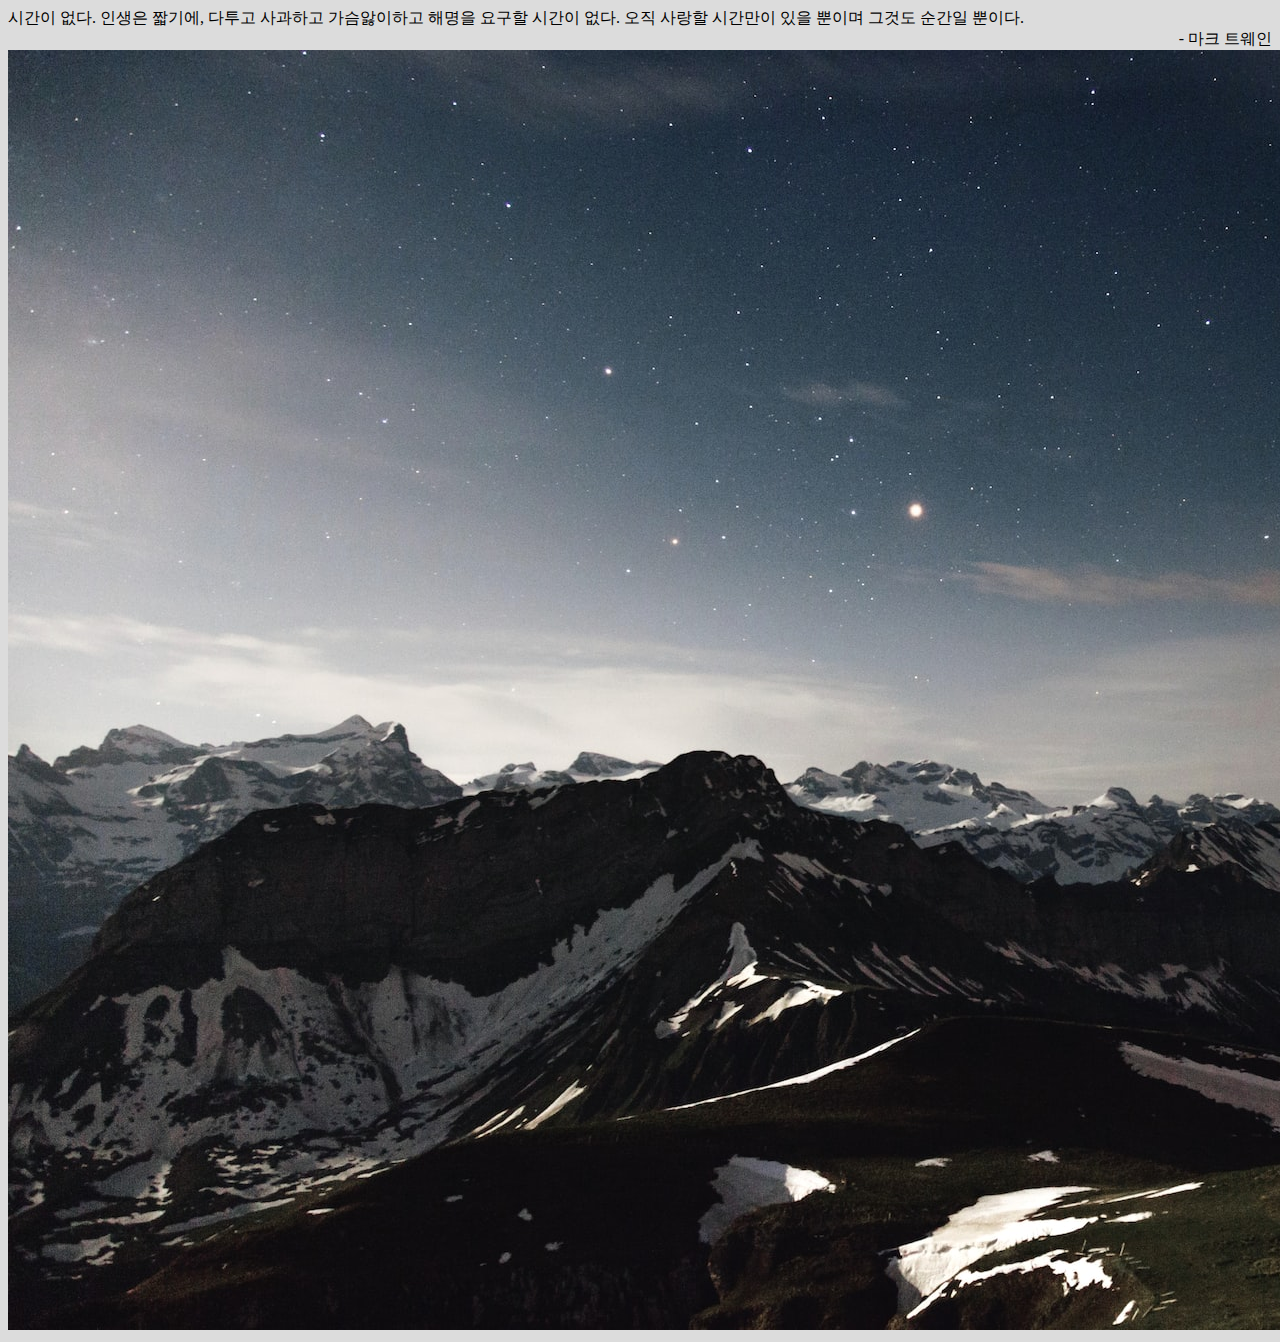
==== JavaScript/221106/index.html @ 4c250fe4 "add js-cc-random" ====
<!DOCTYPE html>
<html lang="ko">
  <head>
    <meta charset="UTF-8" />
    <meta http-equiv="X-UA-Compatible" content="IE=edge" />
    <meta name="viewport" content="width=device-width, initial-scale=1.0" />
    <title>Login Test</title>
    <link rel="stylesheet" href="css/style.css" />
  </head>
  <body>
    <div id="quote">
      <span></span>
      <span></span>
    </div>
    <script src="js/quotes.js"></script>
    <script src="js/bgimg.js"></script>
  </body>
</html>
---- JavaScript/221106/css/style.css ----
body {
  background-color: gainsboro;
}

#quote span:first-child {
  display: block;
}
#quote span:last-child {
  display: block;
  text-align: right;
}
#quote span:last-child::before {
  content: "- ";
}
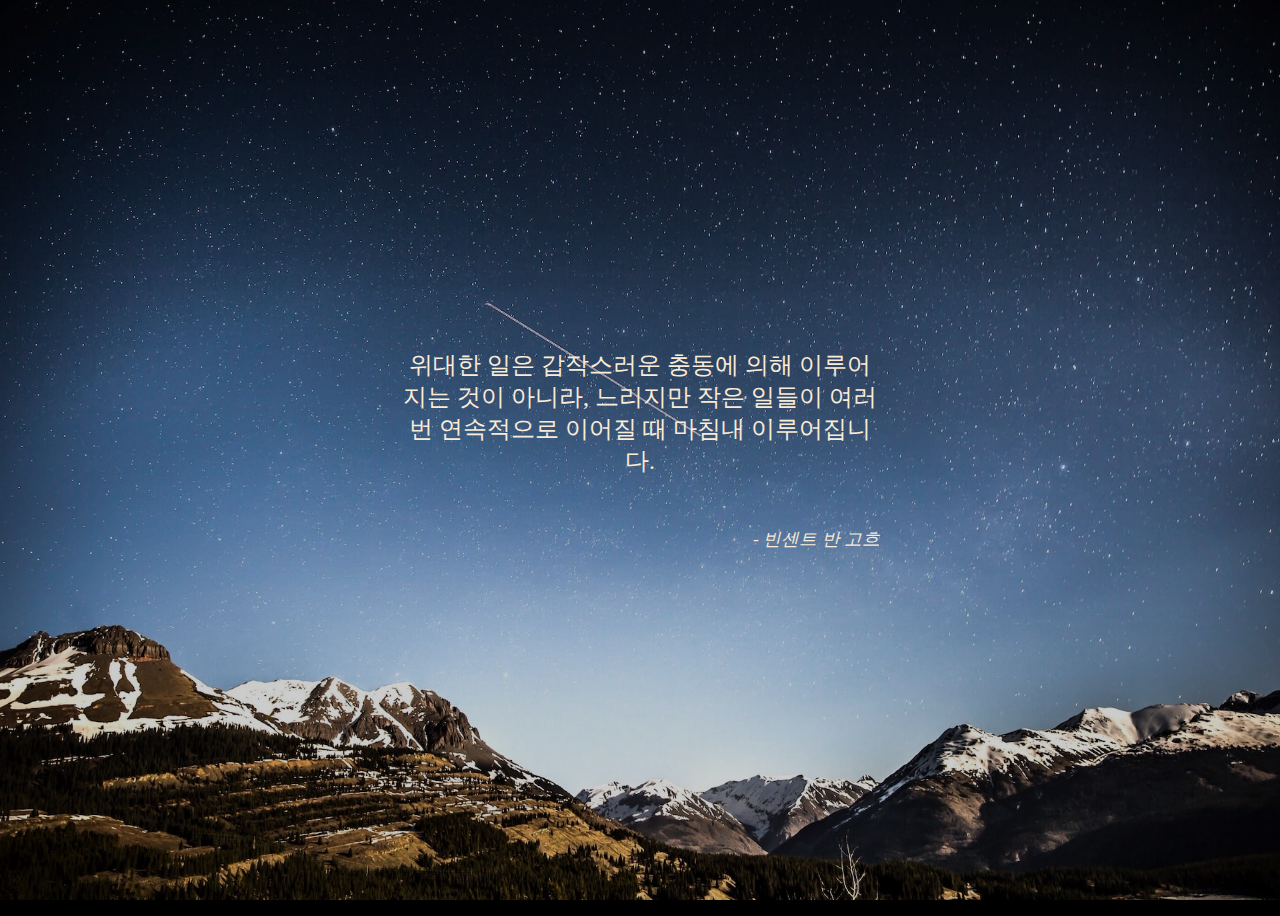
==== commit 40aba45a: "add css" ====
--- a/JavaScript/221106/index.html
+++ b/JavaScript/221106/index.html
@@ -8,9 +8,11 @@
     <link rel="stylesheet" href="css/style.css" />
   </head>
   <body>
-    <div id="quote">
-      <span></span>
-      <span></span>
+    <div class="wrapper">
+      <div id="quote">
+        <span></span>
+        <span></span>
+      </div>
     </div>
     <script src="js/quotes.js"></script>
     <script src="js/bgimg.js"></script>
--- a/JavaScript/221106/css/style.css
+++ b/JavaScript/221106/css/style.css
@@ -1,14 +1,44 @@
 body {
-  background-color: gainsboro;
+  background-color: black;
+}
+.wrapper {
+  min-height: 100vh;
+}
+#quote {
+  position: absolute;
+  left: 50%;
+  top: 50%;
+  transform: translate(-50%, -50%);
+  padding: 30px;
+}
+
+#quote span {
+  color: antiquewhite;
+  margin: 50px;
+  display: block;
 }
 
 #quote span:first-child {
-  display: block;
+  text-align: center;
+  font-size: 1.5em;
 }
 #quote span:last-child {
-  display: block;
   text-align: right;
+  font-size: 1.1em;
+  font-style: italic;
 }
 #quote span:last-child::before {
   content: "- ";
 }
+
+#bgimg {
+  position: absolute;
+  width: 100%;
+  height: 100%;
+  left: 0px;
+  top: 0px;
+  right: 0px;
+  bottom: 0px;
+  z-index: -1;
+  opacity: 80%;
+}
